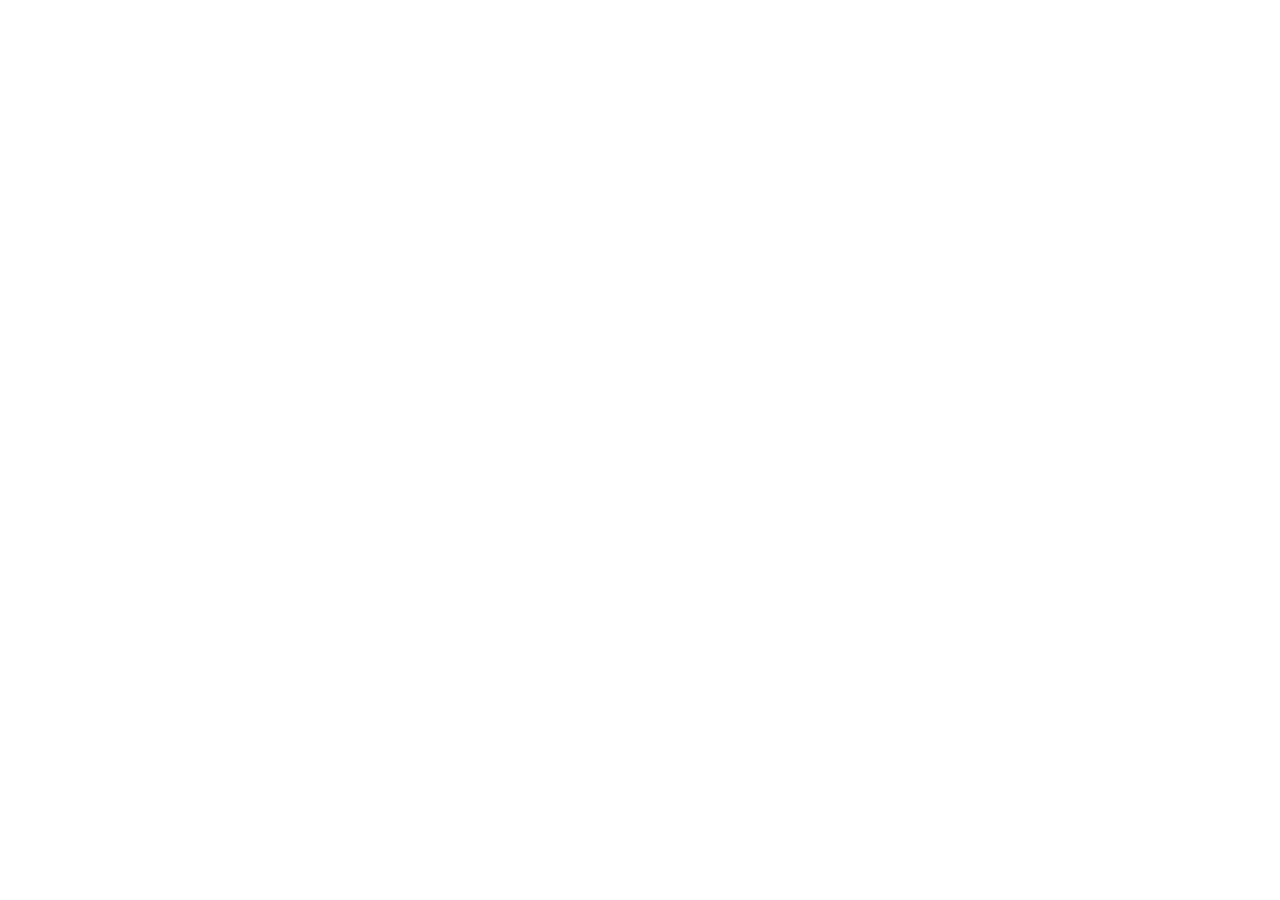
==== index.html @ 535af237 "Initialize portfolio hosting" ====
<!doctype html>
<html lang="zh-CN">
  <head>
    <meta charset="UTF-8" />
    <link rel="icon" type="image/svg+xml" href="/favicon.svg" />
    <meta name="viewport" content="width=device-width, initial-scale=1.0" />
    <meta
      name="description"
      content="陈振东的 AI 产品经理个人作品集：剧本 Agent、AI 短剧制作与 AI 网文创作系统。"
    />
    <title>陈振东 · AI 产品经理</title>
    <script type="module" crossorigin src="/assets/index-C6w7WzCY.js"></script>
    <link rel="stylesheet" crossorigin href="/assets/index-ykc6usyI.css">
  </head>
  <body>
    <div id="root"></div>
  </body>
</html>
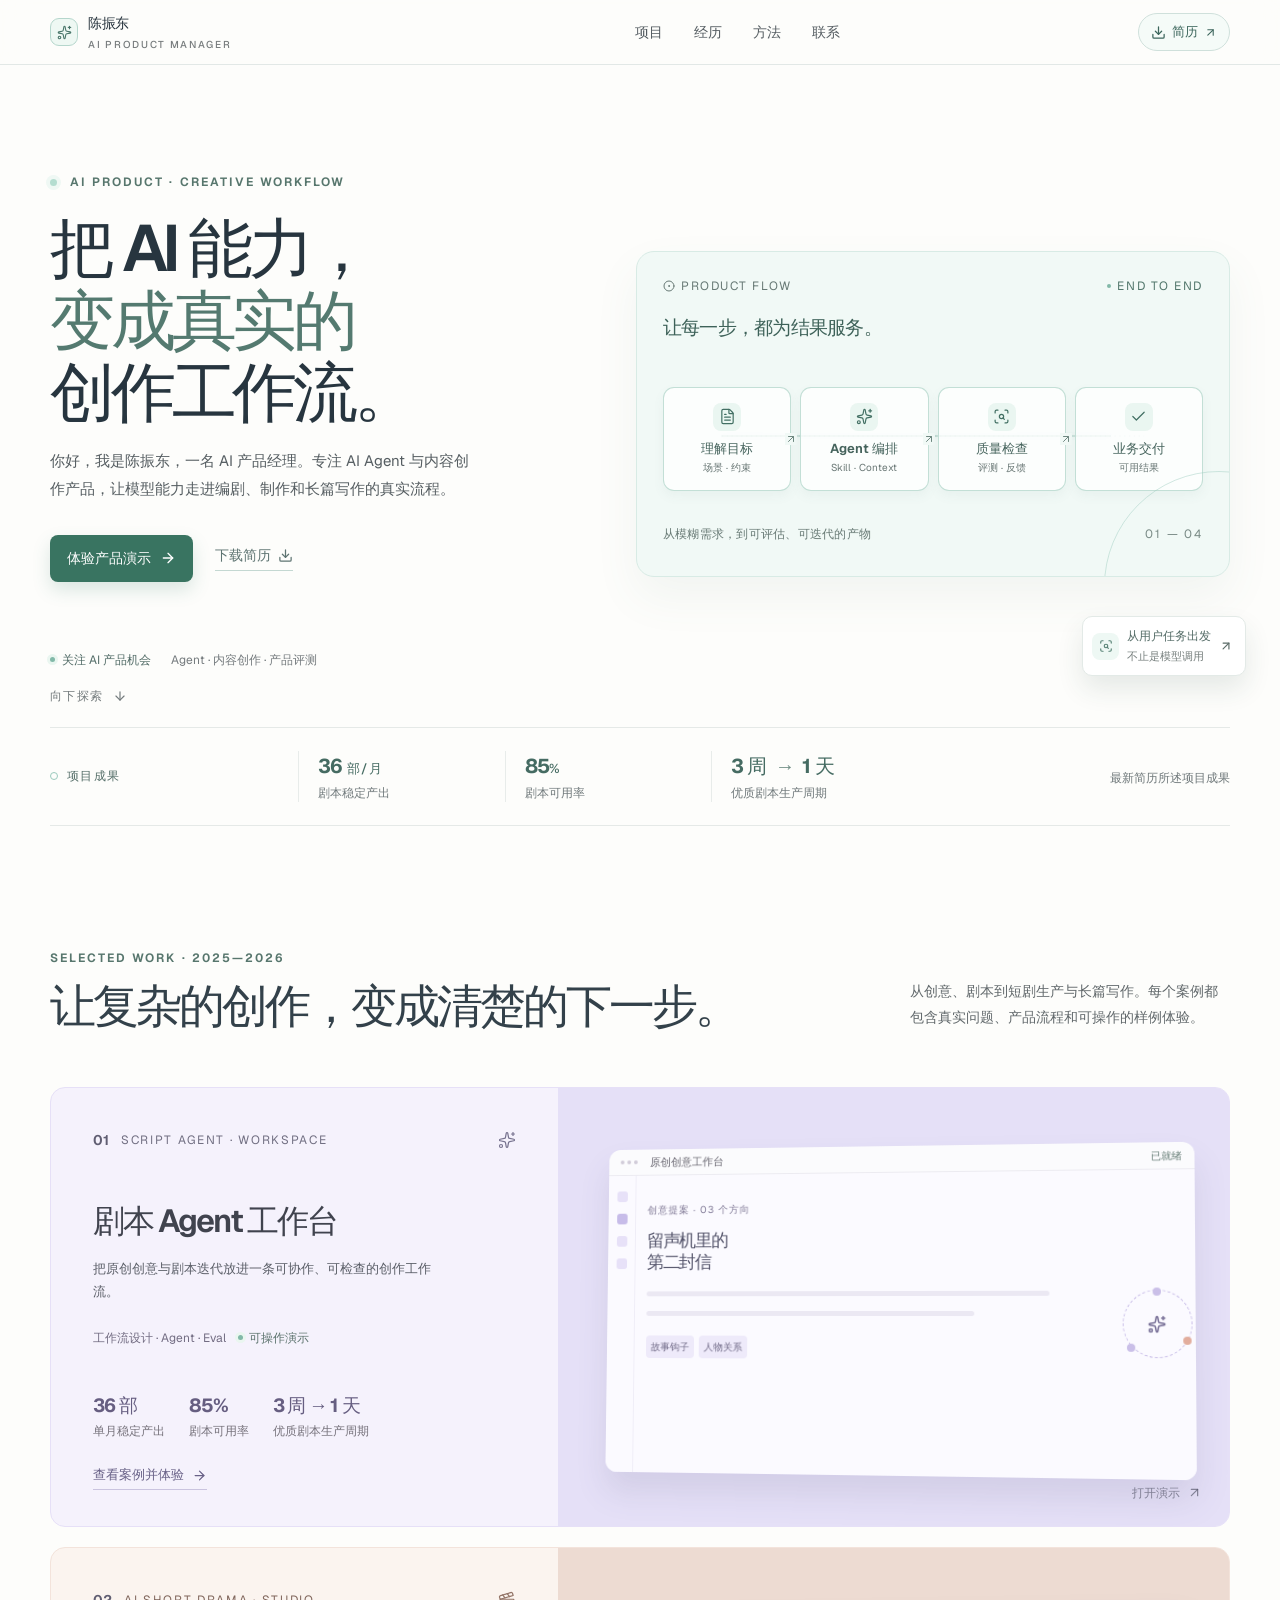
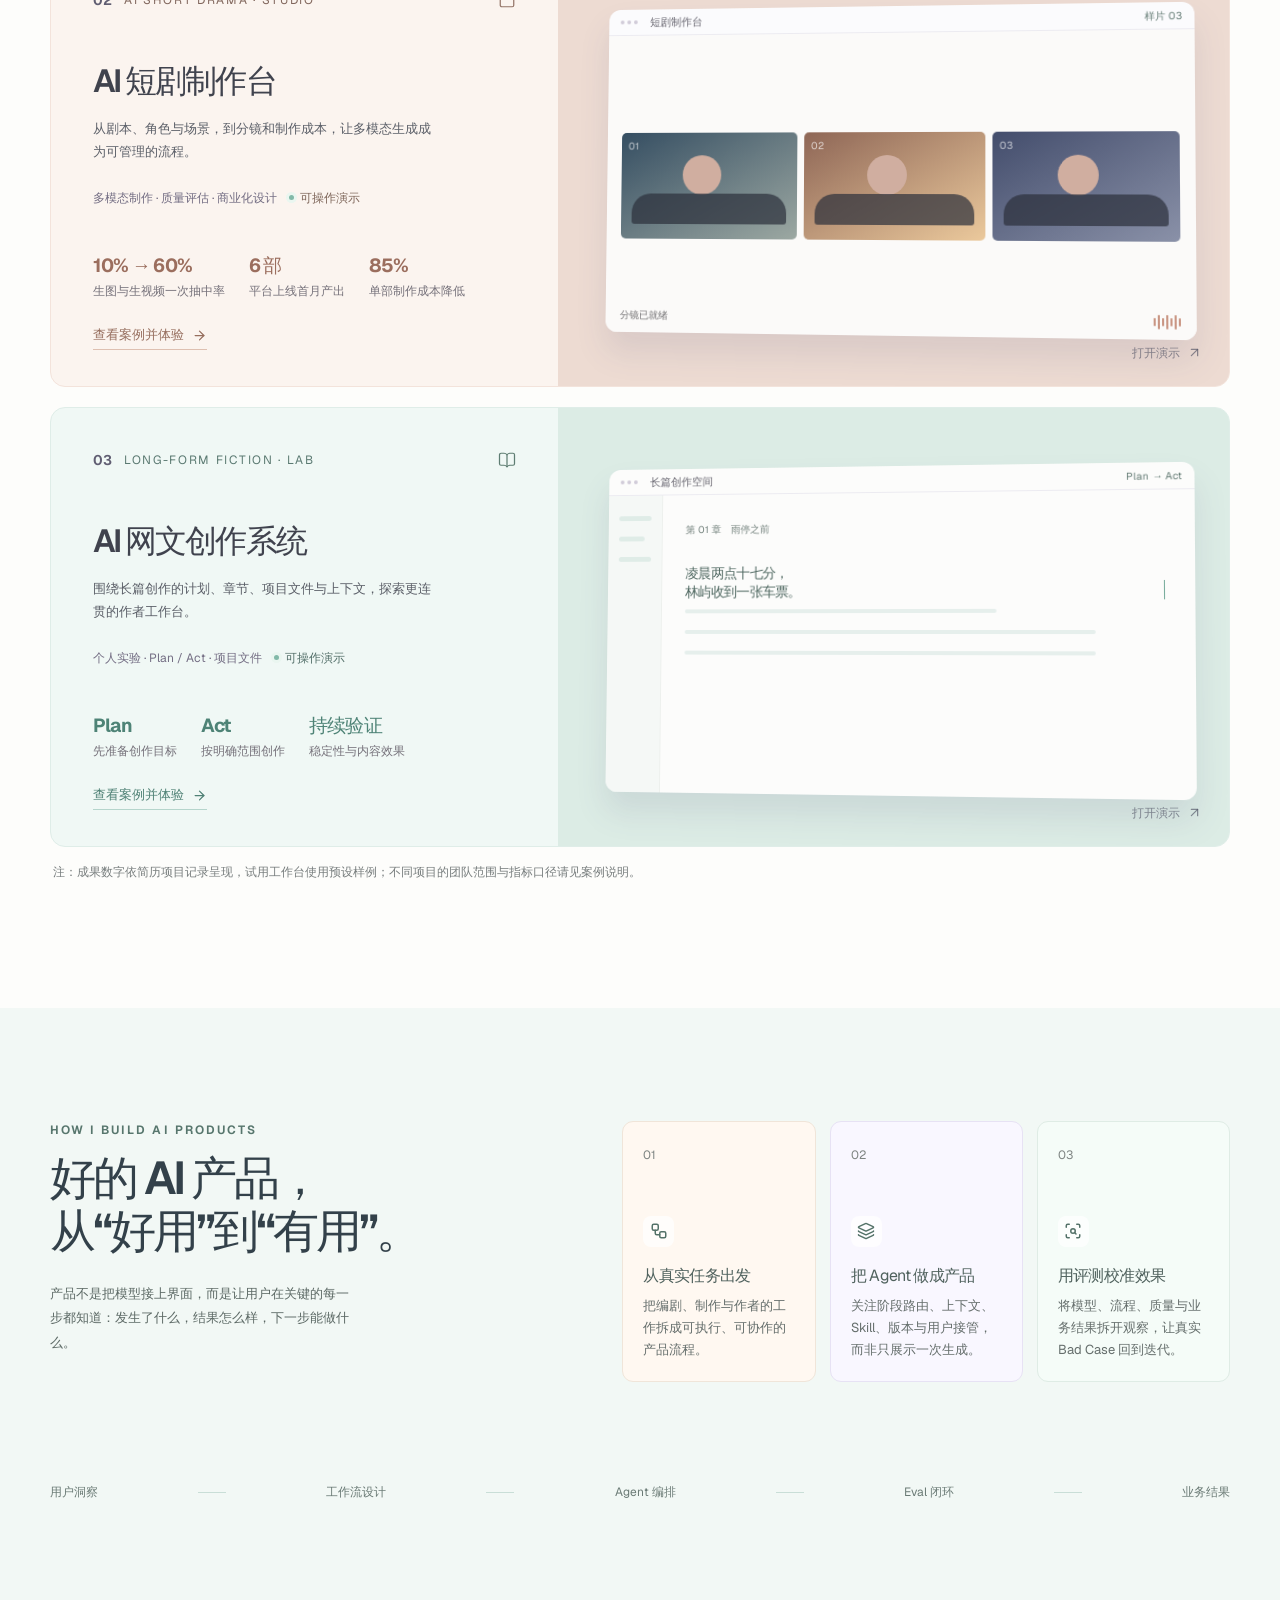
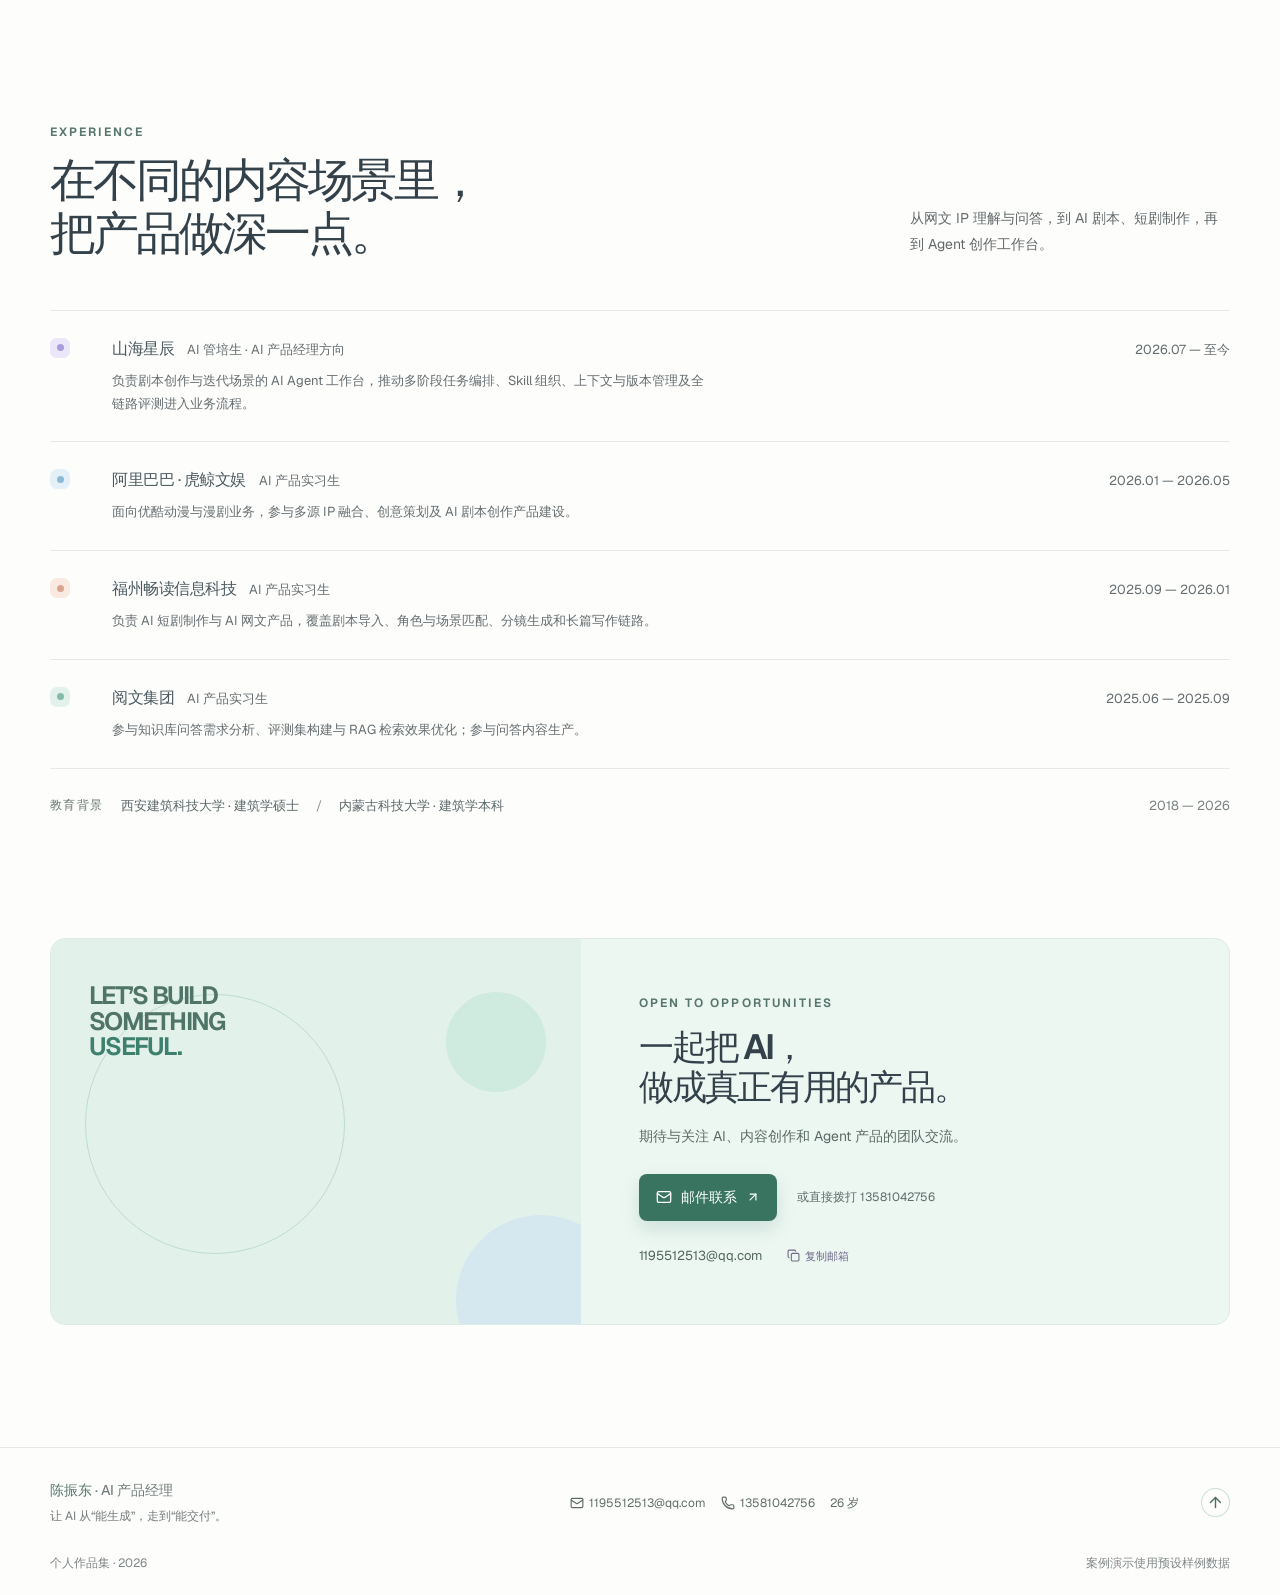
==== commit c2ee60f9: "Improve portfolio navigation, demos, accessibility and metadata" ====
--- a/index.html
+++ b/index.html
@@ -9,8 +9,19 @@
       content="陈振东的 AI 产品经理个人作品集：剧本 Agent、AI 短剧制作与 AI 网文创作系统。"
     />
     <title>陈振东 · AI 产品经理</title>
-    <script type="module" crossorigin src="/assets/index-C6w7WzCY.js"></script>
-    <link rel="stylesheet" crossorigin href="/assets/index-ykc6usyI.css">
+    <meta name="theme-color" content="#fdfdfb" />
+    <link rel="canonical" href="https://closer-creat.github.io/" />
+    <meta property="og:type" content="website" />
+    <meta property="og:locale" content="zh_CN" />
+    <meta property="og:site_name" content="陈振东 · AI 产品作品集" />
+    <meta property="og:title" content="陈振东 · AI 产品经理" />
+    <meta
+      property="og:description"
+      content="陈振东的 AI 产品经理个人作品集：剧本 Agent、AI 短剧制作与 AI 网文创作系统。"
+    />
+    <meta property="og:url" content="https://closer-creat.github.io/" />
+    <script type="module" crossorigin src="/assets/index-BGETPqGO.js"></script>
+    <link rel="stylesheet" crossorigin href="/assets/index-cK6bCqVC.css">
   </head>
   <body>
     <div id="root"></div>
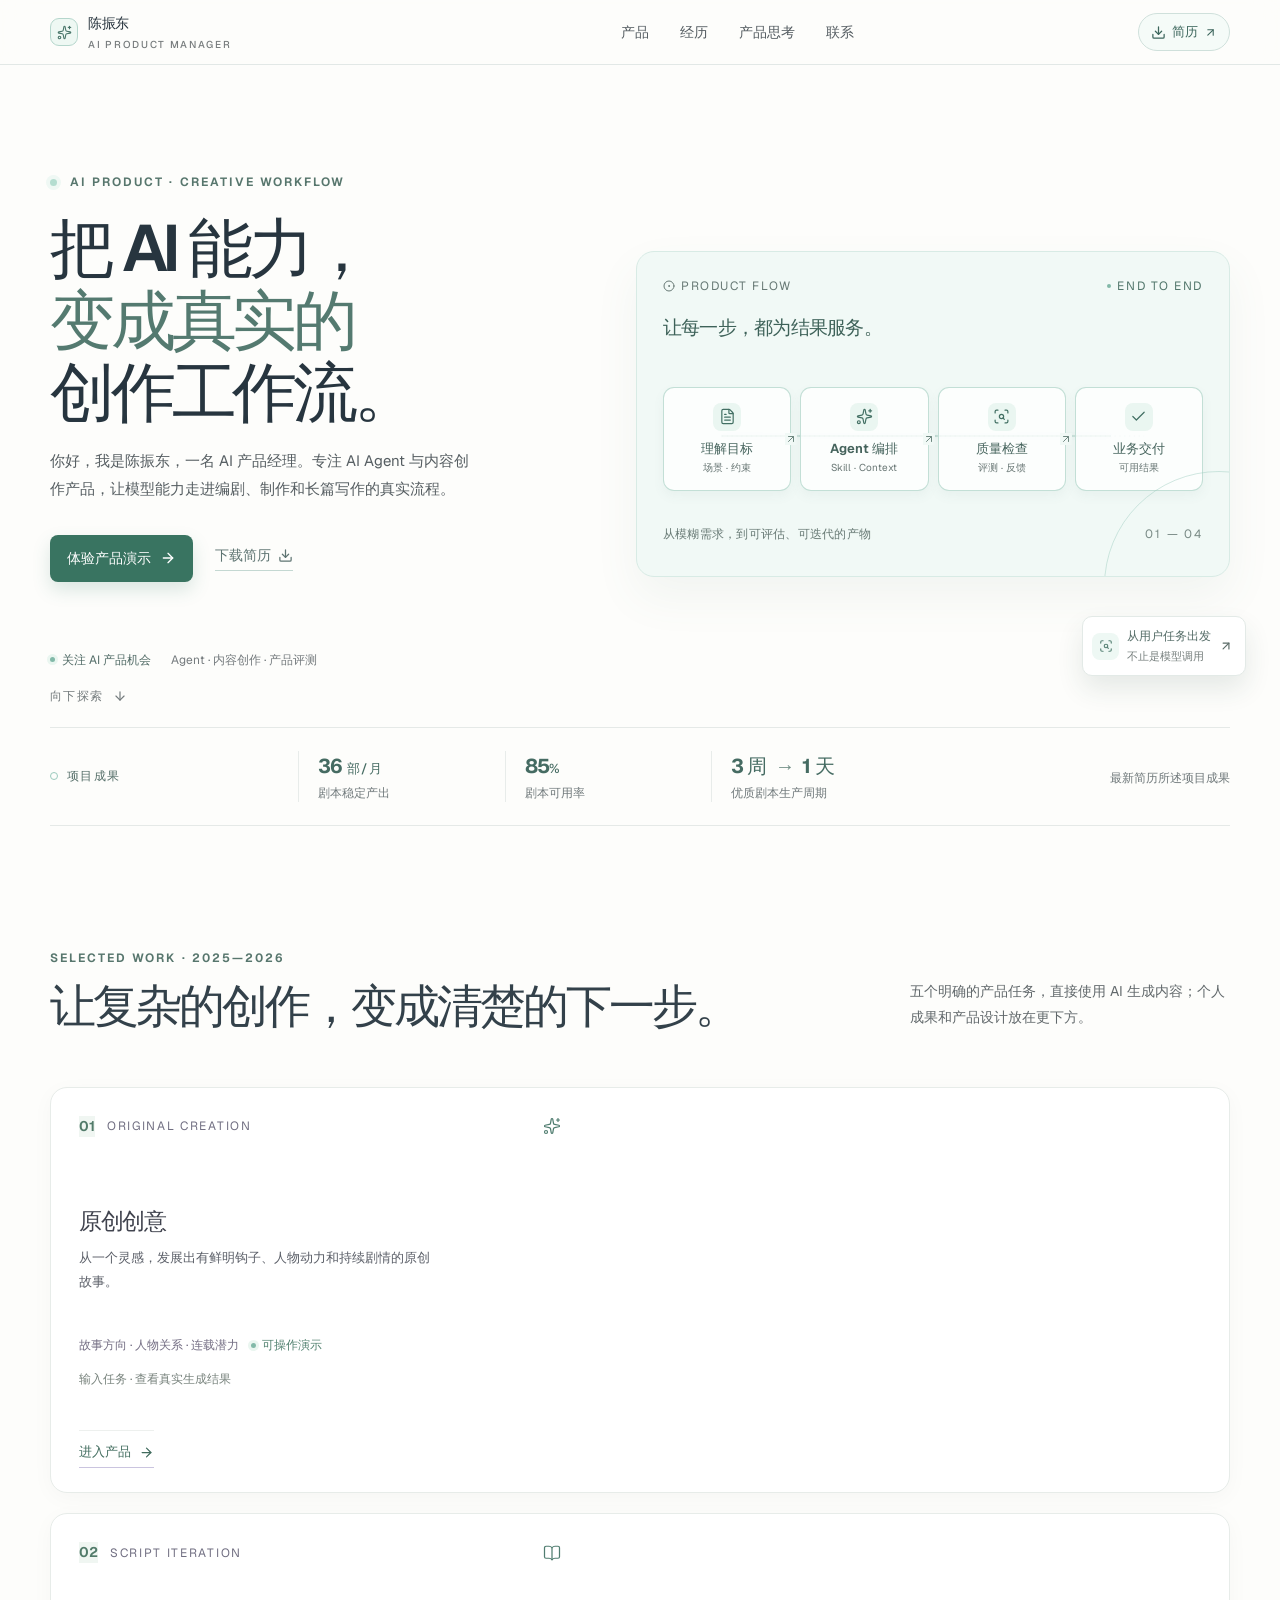
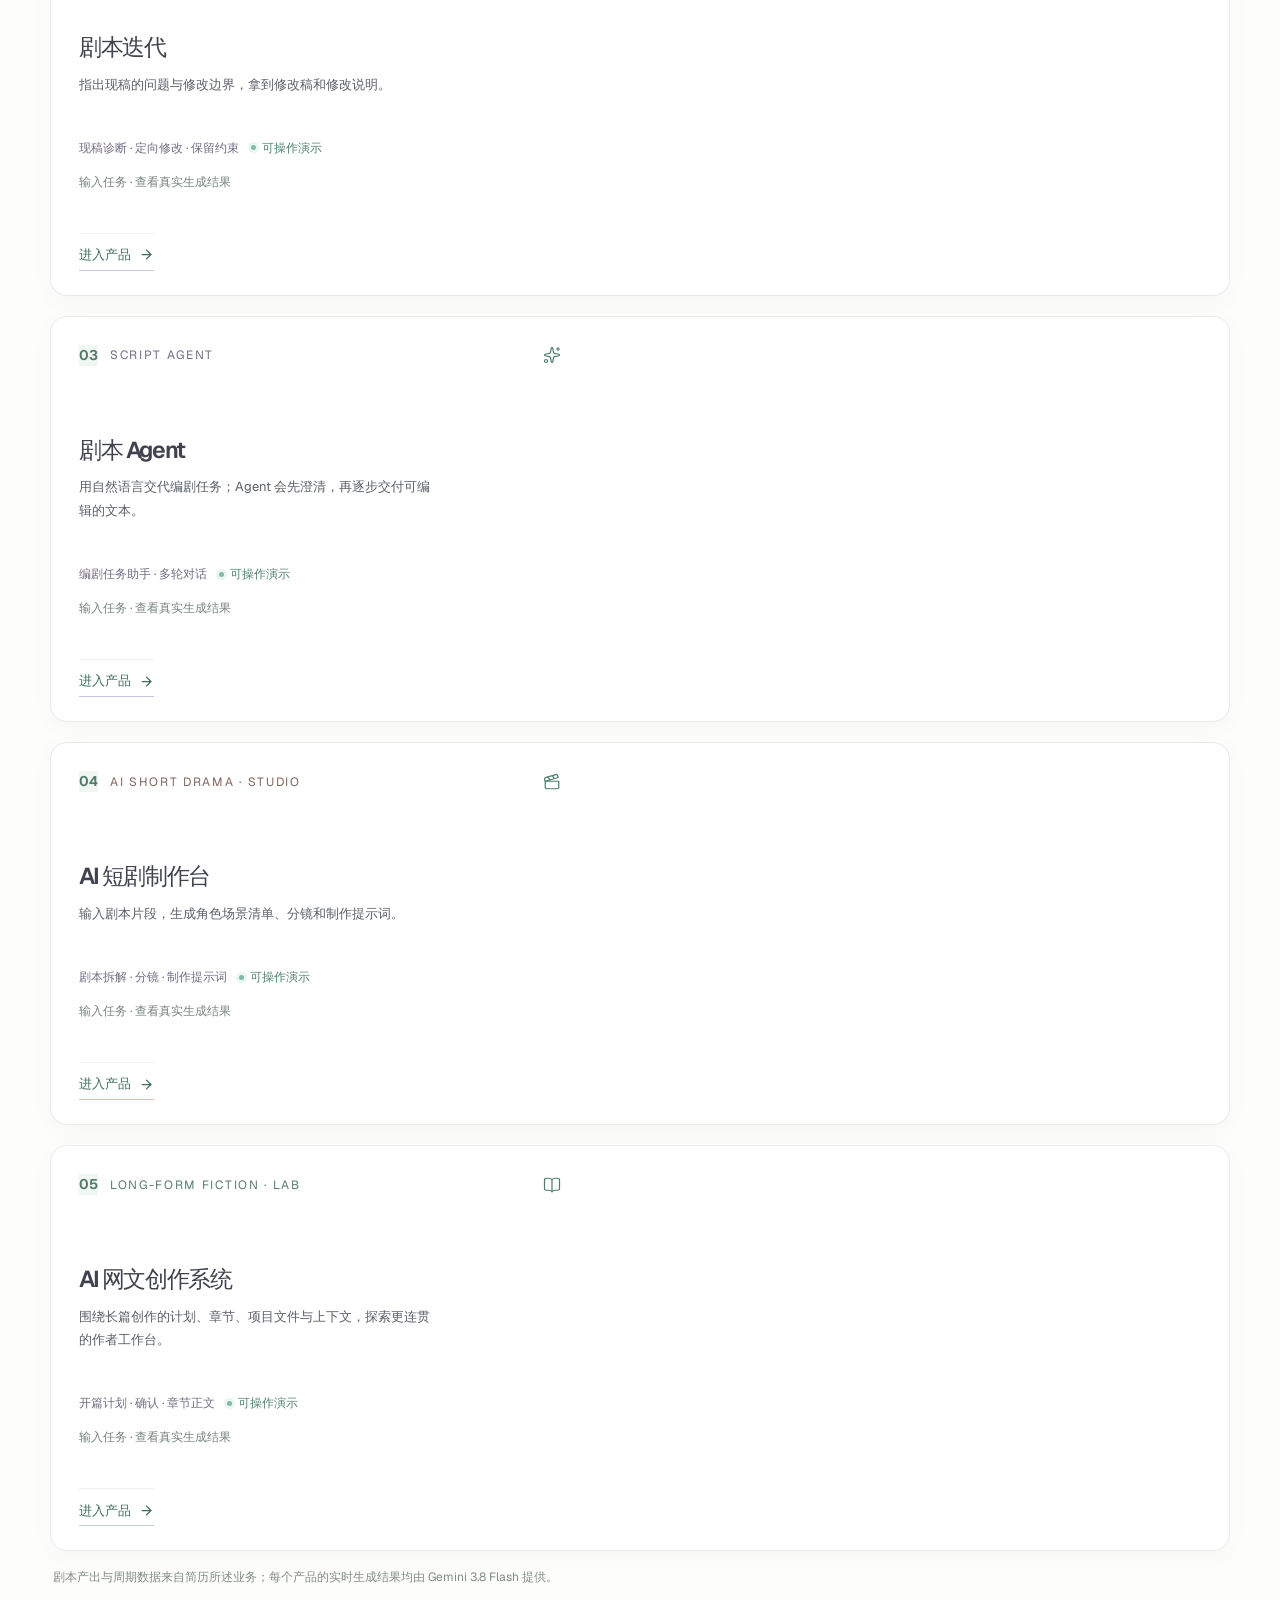
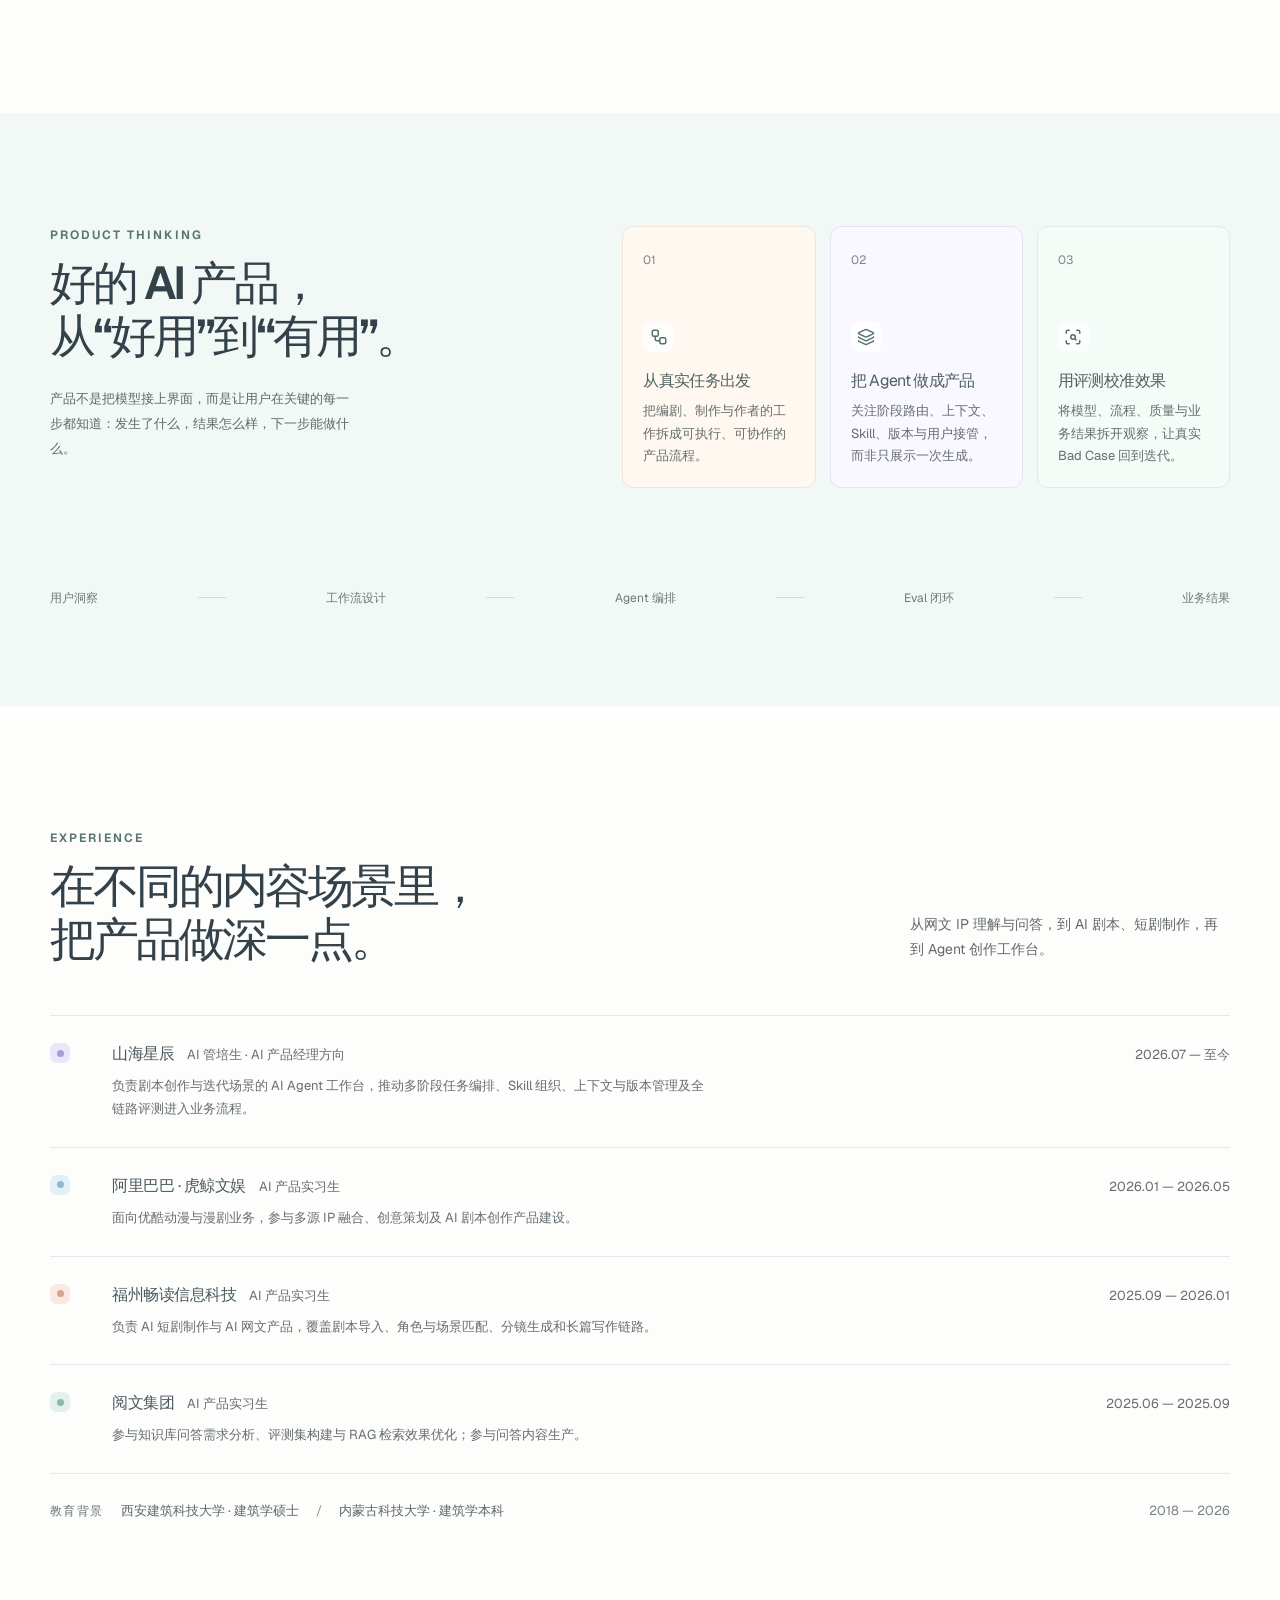
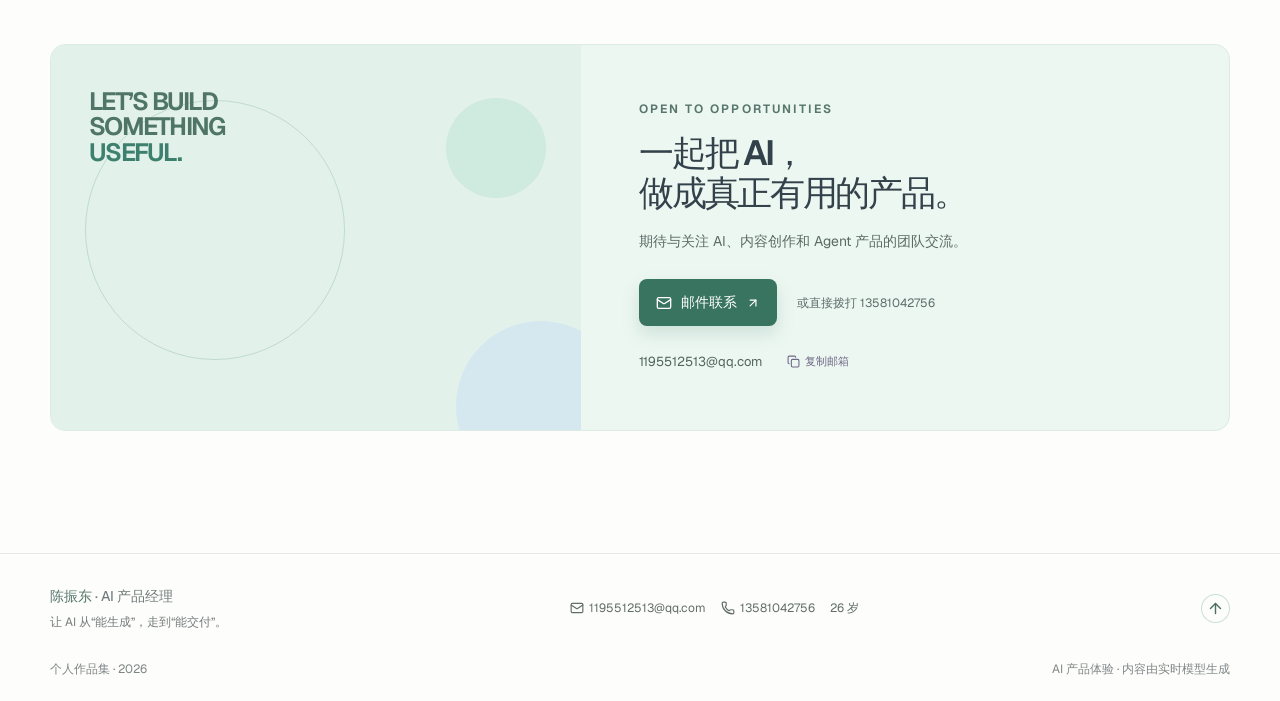
==== commit cc0742a1: "Publish live AI product demos" ====
--- a/index.html
+++ b/index.html
@@ -20,8 +20,8 @@
       content="陈振东的 AI 产品经理个人作品集：剧本 Agent、AI 短剧制作与 AI 网文创作系统。"
     />
     <meta property="og:url" content="https://closer-creat.github.io/" />
-    <script type="module" crossorigin src="/assets/index-BGETPqGO.js"></script>
-    <link rel="stylesheet" crossorigin href="/assets/index-cK6bCqVC.css">
+    <script type="module" crossorigin src="/assets/index-CivAAU7K.js"></script>
+    <link rel="stylesheet" crossorigin href="/assets/index-B2_P-8yR.css">
   </head>
   <body>
     <div id="root"></div>
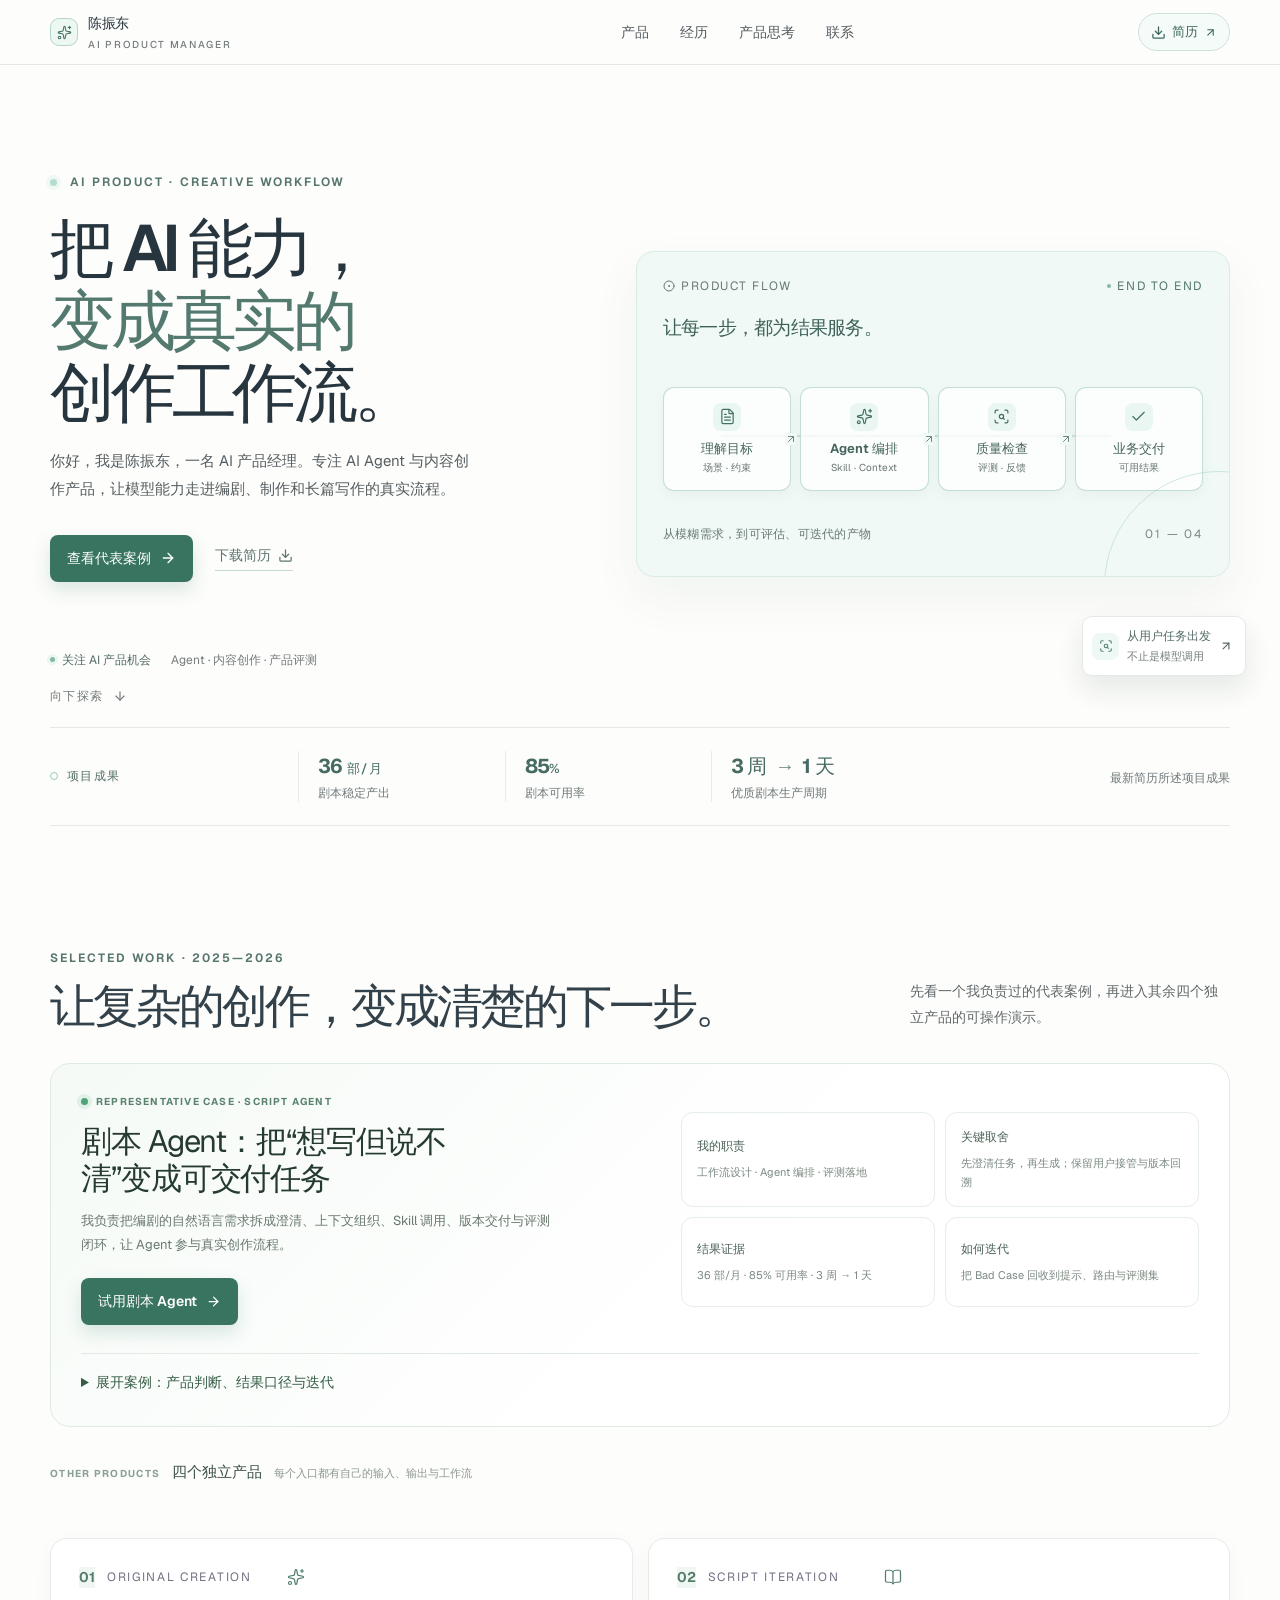
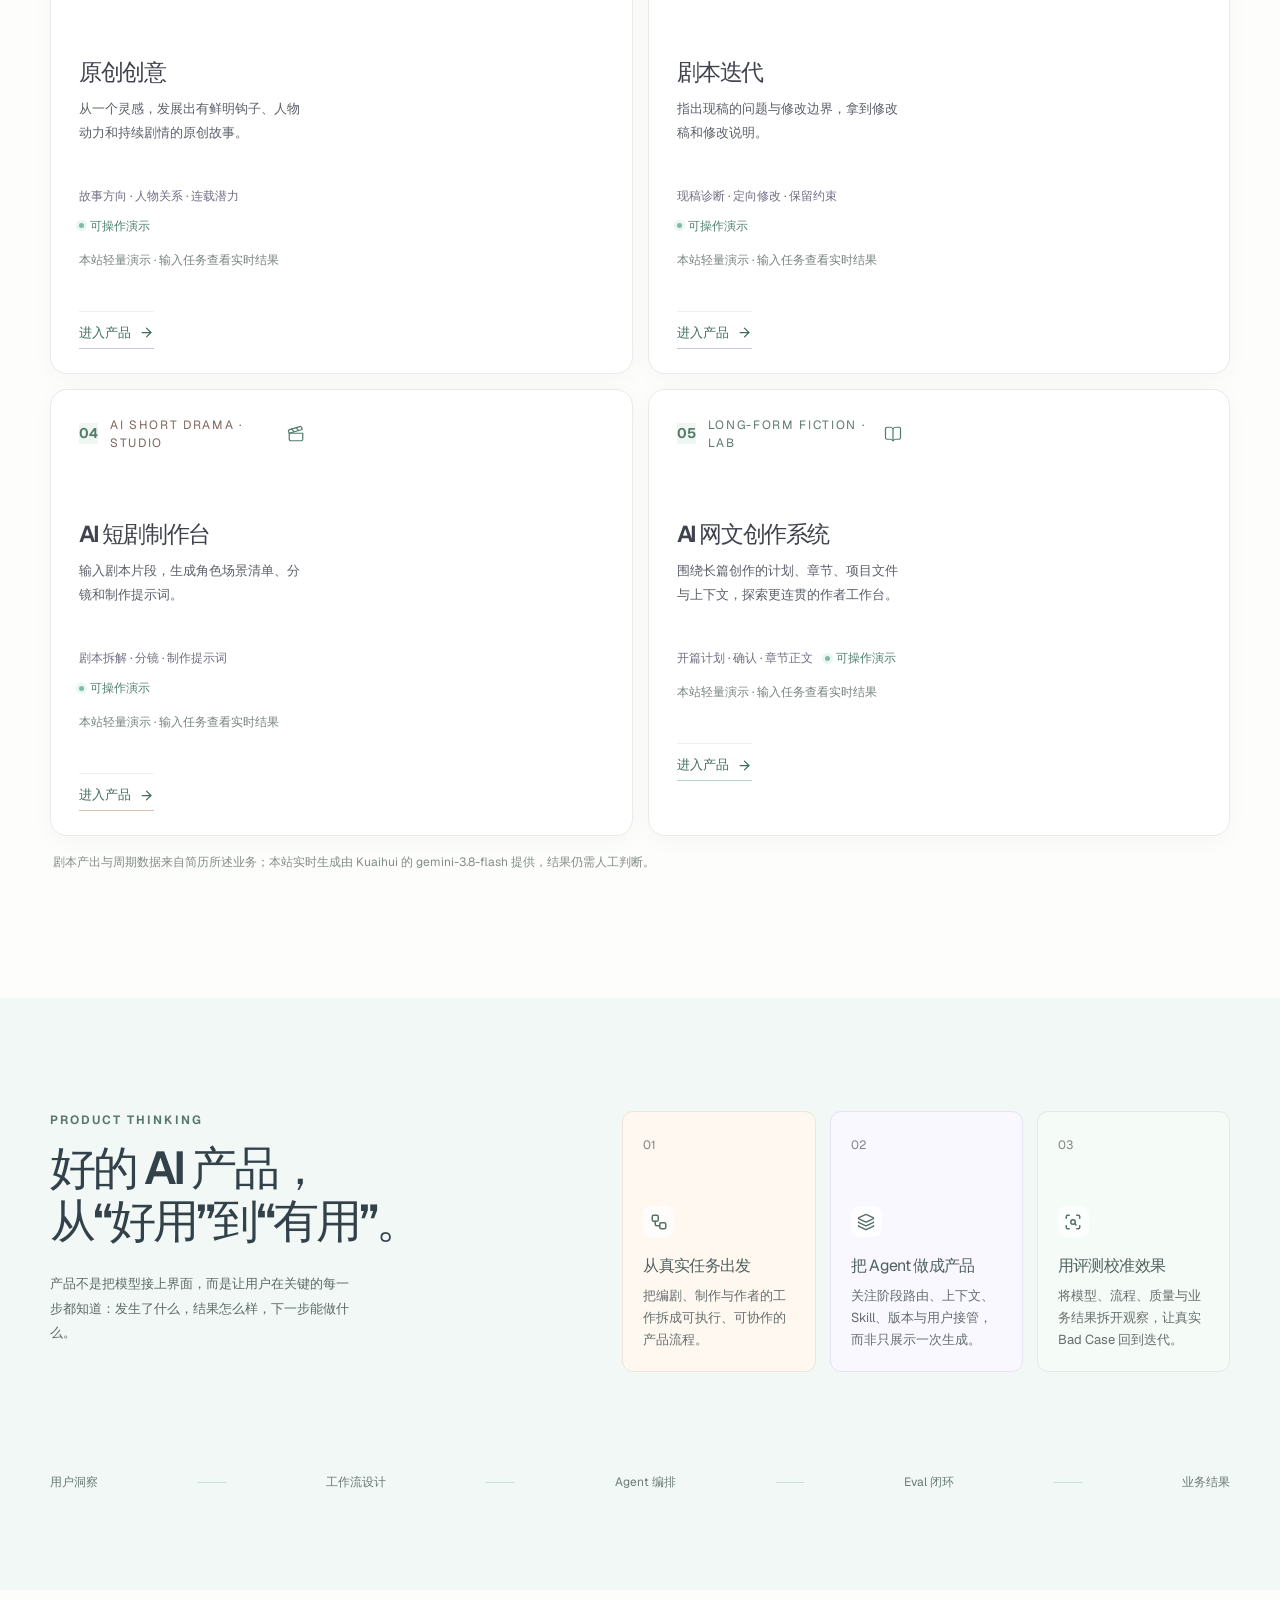
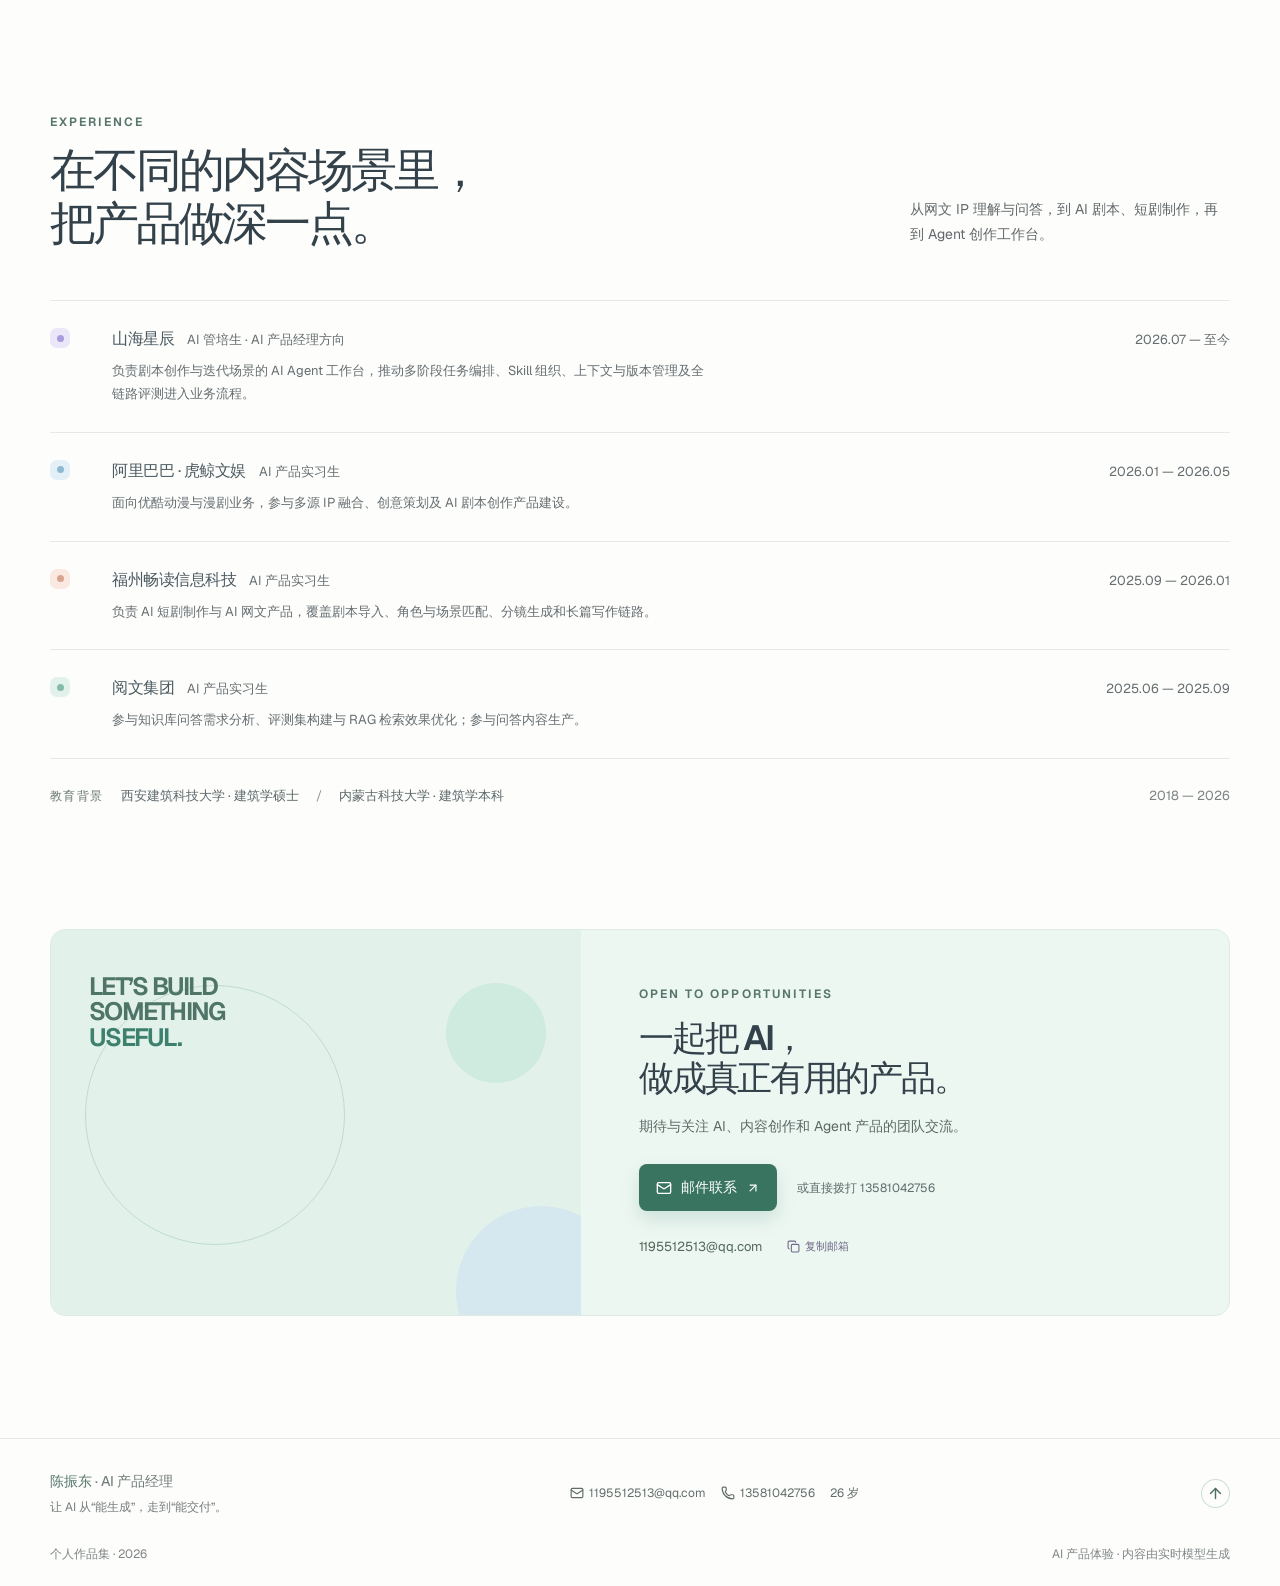
==== commit 2ca4609a: "Improve portfolio case, generation recovery and readable product results" ====
--- a/index.html
+++ b/index.html
@@ -20,8 +20,8 @@
       content="陈振东的 AI 产品经理个人作品集：剧本 Agent、AI 短剧制作与 AI 网文创作系统。"
     />
     <meta property="og:url" content="https://closer-creat.github.io/" />
-    <script type="module" crossorigin src="/assets/index-CivAAU7K.js"></script>
-    <link rel="stylesheet" crossorigin href="/assets/index-B2_P-8yR.css">
+    <script type="module" crossorigin src="/assets/index-BlRttvG0.js"></script>
+    <link rel="stylesheet" crossorigin href="/assets/index-D0kBoFrP.css">
   </head>
   <body>
     <div id="root"></div>
